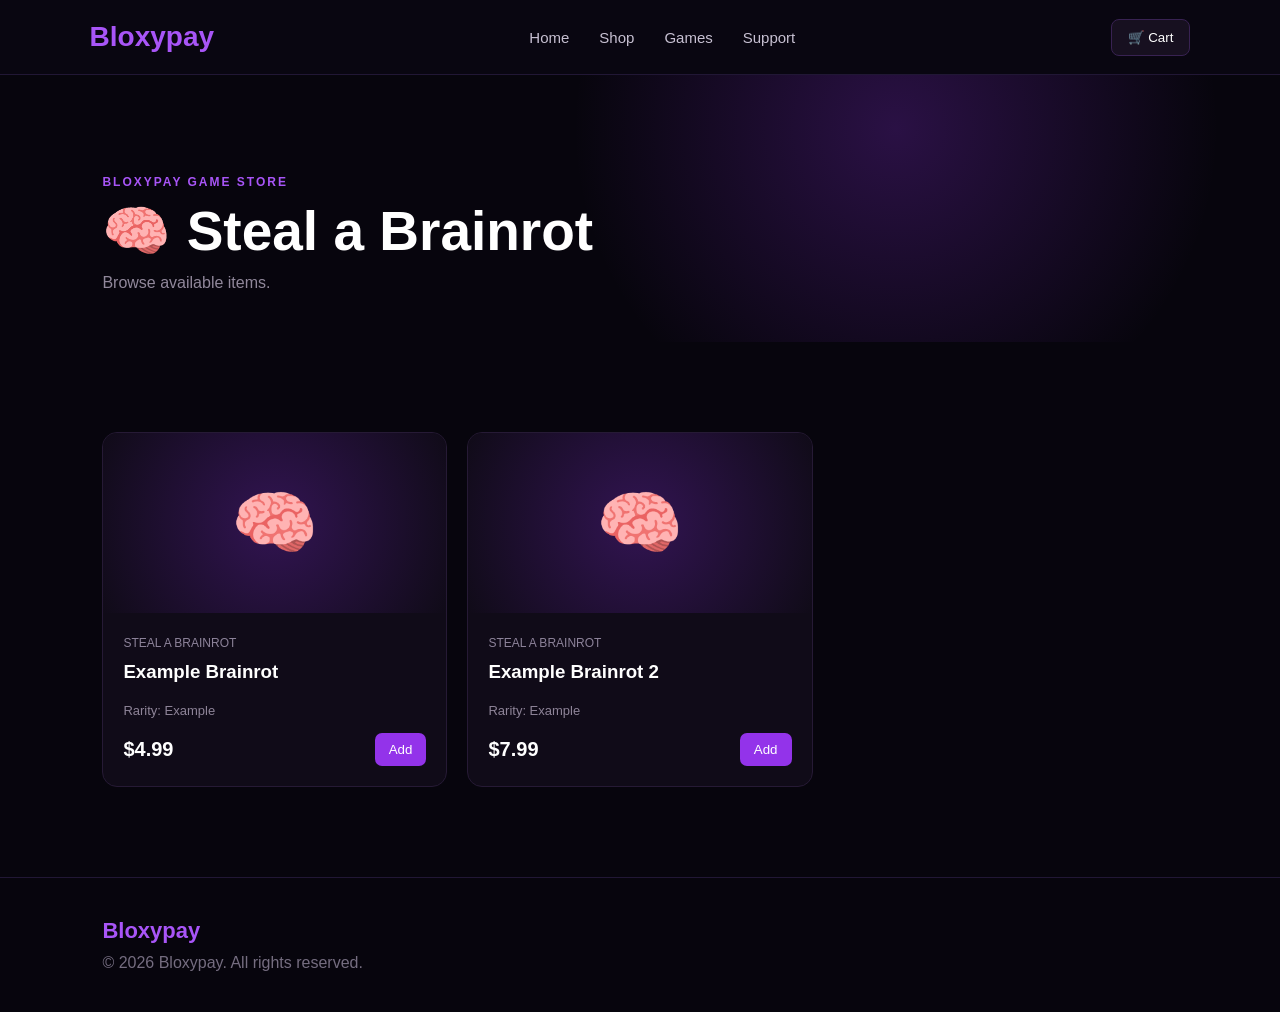
==== sab.html @ 2646c043 "Create sab.html" ====
<!DOCTYPE html>
<html lang="en">
<head>
    <meta charset="UTF-8">
    <meta name="viewport" content="width=device-width, initial-scale=1.0">

    <title>Bloxypay | Steal a Brainrot</title>

    <link rel="stylesheet" href="css/style.css">
</head>

<body>

<header class="navbar">

    <div class="logo">Bloxypay</div>

    <nav>
        <a href="index.html">Home</a>
        <a href="shop.html">Shop</a>
        <a href="index.html#games">Games</a>
        <a href="#support">Support</a>
    </nav>

    <button class="cart-button" onclick="openCart()">
        🛒 Cart
    </button>

</header>


<main>

    <section class="shop-header">

        <p class="purple-text">
            BLOXYPAY GAME STORE
        </p>

        <h1>🧠 Steal a Brainrot</h1>

        <p>
            Browse available items.
        </p>

    </section>


    <section class="section">

        <div class="product-grid">


            <div class="product-card">

                <div class="product-image">
                    🧠
                </div>

                <div class="product-info">

                    <span>STEAL A BRAINROT</span>

                    <h3>Example Brainrot</h3>

                    <p class="rarity">
                        Rarity: Example
                    </p>

                    <div class="product-bottom">

                        <strong>$4.99</strong>

                        <button
                            onclick="addToCart('Example Brainrot', 4.99)">

                            Add

                        </button>

                    </div>

                </div>

            </div>


            <div class="product-card">

                <div class="product-image">
                    🧠
                </div>

                <div class="product-info">

                    <span>STEAL A BRAINROT</span>

                    <h3>Example Brainrot 2</h3>

                    <p class="rarity">
                        Rarity: Example
                    </p>

                    <div class="product-bottom">

                        <strong>$7.99</strong>

                        <button
                            onclick="addToCart('Example Brainrot 2', 7.99)">

                            Add

                        </button>

                    </div>

                </div>

            </div>


        </div>

    </section>

</main>


<footer>

    <div class="footer-logo">
        Bloxypay
    </div>

    <p>
        © 2026 Bloxypay. All rights reserved.
    </p>

</footer>


<script src="js/app.js"></script>

</body>
</html>
---- css/style.css ----
* {
    margin: 0;
    padding: 0;
    box-sizing: border-box;
}

html {
    scroll-behavior: smooth;
}

body {
    font-family: Arial, Helvetica, sans-serif;
    background: #07050d;
    color: white;
}


/* NAVBAR */

.navbar {
    height: 75px;
    padding: 0 7%;
    display: flex;
    align-items: center;
    justify-content: space-between;

    background: rgba(10, 7, 18, 0.95);
    border-bottom: 1px solid #211735;

    position: sticky;
    top: 0;
    z-index: 100;
}

.logo {
    font-size: 28px;
    font-weight: 800;
    color: #a855f7;
}

nav {
    display: flex;
    gap: 30px;
}

nav a {
    color: #c7c0d2;
    text-decoration: none;
    font-size: 15px;
}

nav a:hover {
    color: #a855f7;
}

.cart-button {
    background: #171020;
    border: 1px solid #382252;
    color: white;
    padding: 10px 16px;
    border-radius: 8px;
    cursor: pointer;
}


/* HERO */

.hero {
    min-height: 650px;

    display: flex;
    align-items: center;

    padding: 80px 10%;

    background:
        radial-gradient(
            circle at 75% 30%,
            rgba(147, 51, 234, 0.35),
            transparent 30%
        ),
        radial-gradient(
            circle at 20% 80%,
            rgba(88, 28, 135, 0.25),
            transparent 35%
        ),
        #07050d;
}

.hero-content {
    max-width: 750px;
}

.badge {
    display: inline-block;

    padding: 8px 14px;

    border: 1px solid #5b21b6;
    border-radius: 50px;

    color: #c084fc;

    font-size: 12px;
    font-weight: bold;
    letter-spacing: 1px;

    margin-bottom: 25px;
}

.hero h1 {
    font-size: 72px;
    line-height: 1.05;

    margin-bottom: 25px;
}

.hero h1 span {
    color: #a855f7;
}

.hero p {
    color: #aaa2b5;

    font-size: 18px;
    line-height: 1.6;

    max-width: 600px;

    margin-bottom: 35px;
}

.hero-buttons {
    display: flex;
    gap: 15px;
}

.primary-button,
.secondary-button {
    padding: 15px 24px;

    border-radius: 9px;

    font-size: 15px;
    font-weight: bold;

    cursor: pointer;
}

.primary-button {
    background: #9333ea;
    border: none;
    color: white;
}

.primary-button:hover {
    background: #a855f7;
}

.secondary-button {
    background: #120d1b;
    border: 1px solid #382252;
    color: white;
}


/* SECTIONS */

.section {
    padding: 90px 8%;
}

.section-heading {
    margin-bottom: 40px;
}

.purple-text {
    color: #a855f7 !important;
    font-size: 12px !important;
    font-weight: bold;
    letter-spacing: 2px;
}

.section-heading h2 {
    font-size: 40px;
    margin: 8px 0;
}

.section-heading p {
    color: #81798d;
}


/* GAMES */

.game-grid {
    display: grid;

    grid-template-columns:
        repeat(4, 1fr);

    gap: 20px;
}

.game-card {
    padding: 30px;

    background: #100b18;

    border: 1px solid #261a35;

    border-radius: 16px;

    cursor: pointer;

    transition: 0.2s;
}

.game-card:hover {
    transform: translateY(-6px);

    border-color: #9333ea;

    box-shadow:
        0 15px 40px rgba(147, 51, 234, 0.12);
}

.game-icon {
    font-size: 45px;
    margin-bottom: 20px;
}

.game-card h3 {
    margin-bottom: 10px;
}

.game-card p {
    color: #8c8498;
}


/* PRODUCTS */

.products-section {
    background: #0b0812;
}

.product-grid {
    display: grid;

    grid-template-columns:
        repeat(3, 1fr);

    gap: 20px;
}

.product-card {
    overflow: hidden;

    background: #100b18;

    border: 1px solid #261a35;

    border-radius: 15px;
}

.product-image {
    height: 180px;

    display: flex;
    align-items: center;
    justify-content: center;

    font-size: 70px;

    background:
        radial-gradient(
            circle,
            #321452,
            #100b18
        );
}

.product-info {
    padding: 20px;
}

.product-info > span {
    color: #8d839a;
    font-size: 12px;
}

.product-info h3 {
    margin: 10px 0 20px;
}

.product-bottom {
    display: flex;
    align-items: center;
    justify-content: space-between;
}

.product-bottom strong {
    font-size: 20px;
}

.product-bottom button {
    padding: 9px 14px;

    border: none;
    border-radius: 7px;

    background: #9333ea;
    color: white;

    cursor: pointer;
}


/* SUPPORT */

.support {
    margin: 80px 8%;
    padding: 60px;

    text-align: center;

    border: 1px solid #321b4d;
    border-radius: 20px;

    background:
        radial-gradient(
            circle,
            #1b0d2b,
            #0c0812
        );
}

.support h2 {
    font-size: 35px;
    margin-bottom: 15px;
}

.support p {
    color: #91889b;
    margin-bottom: 25px;
}

.support button {
    padding: 13px 22px;

    border: none;
    border-radius: 8px;

    background: #9333ea;
    color: white;

    cursor: pointer;
}


/* FOOTER */

footer {
    padding: 40px 8%;

    border-top: 1px solid #211735;

    color: #756d80;
}

.footer-logo {
    color: #a855f7;
    font-size: 22px;
    font-weight: bold;

    margin-bottom: 10px;
}


/* MOBILE */

@media (max-width: 900px) {

    nav {
        display: none;
    }

    .hero h1 {
        font-size: 50px;
    }

    .game-grid {
        grid-template-columns: 1fr 1fr;
    }

    .product-grid {
        grid-template-columns: 1fr;
    }
}


@media (max-width: 550px) {

    .game-grid {
        grid-template-columns: 1fr;
    }

    .hero {
        padding: 60px 7%;
    }

    .hero h1 {
        font-size: 42px;
    }

    .hero-buttons {
        flex-direction: column;
    }

    .support {
        margin: 40px 5%;
        padding: 40px 20px;
    }
}
/* SHOP PAGE */

.shop-header {
    padding: 100px 8% 50px;

    background:
        radial-gradient(
            circle at 70% 20%,
            rgba(147, 51, 234, 0.25),
            transparent 35%
        ),
        #07050d;
}

.shop-header h1 {
    font-size: 55px;
    margin: 10px 0;
}

.shop-header p {
    color: #91889b;
}

.filter-bar {
    display: flex;
    gap: 10px;
    flex-wrap: wrap;

    margin-bottom: 40px;
}

.filter-bar button {
    padding: 11px 16px;

    border-radius: 8px;

    background: #120d1b;

    border: 1px solid #30203f;

    color: white;

    cursor: pointer;
}

.filter-bar button:hover {
    background: #9333ea;
}

.rarity {
    color: #8e8498;
    font-size: 13px;

    margin-bottom: 15px;
}
/* PRODUCT PAGE */

.product-page {
    min-height: 650px;

    padding: 100px 8%;

    display: grid;
    grid-template-columns: 1fr 1fr;

    gap: 70px;

    align-items: center;
}

.product-large-image {
    height: 450px;

    display: flex;
    align-items: center;
    justify-content: center;

    border-radius: 20px;

    font-size: 130px;

    background:
        radial-gradient(
            circle,
            #321452,
            #100b18
        );

    border: 1px solid #30203f;
}

.product-details > span {
    color: #a855f7;

    font-size: 13px;
    font-weight: bold;
    letter-spacing: 1px;
}

.product-details h1 {
    font-size: 48px;

    margin: 15px 0;
}

.product-details p {
    color: #91889b;

    line-height: 1.7;

    margin-bottom: 25px;
}

.stock {
    color: #aaa2b5;

    margin-bottom: 20px;
}

.price {
    font-size: 32px;

    font-weight: bold;

    margin-bottom: 25px;
}


@media (max-width: 800px) {

    .product-page {
        grid-template-columns: 1fr;

        padding: 60px 6%;
    }

    .product-large-image {
        height: 300px;
    }

}
/* CART */

.cart-page {
    min-height: 650px;
    padding: 90px 8%;
}

.cart-page h1 {
    font-size: 48px;
    margin: 10px 0;
}

.cart-item {
    display: flex;
    align-items: center;
    justify-content: space-between;

    padding: 20px;

    margin-bottom: 15px;

    background: #100b18;

    border: 1px solid #261a35;

    border-radius: 12px;
}

.cart-item-info h3 {
    margin-bottom: 6px;
}

.cart-item-info p {
    color: #91889b;
}

.remove-button {
    padding: 8px 12px;

    border: 1px solid #47245f;

    border-radius: 7px;

    background: #170d20;

    color: #c084fc;

    cursor: pointer;
}

.cart-summary {
    margin-top: 30px;
    padding: 25px;

    display: flex;
    align-items: center;
    justify-content: space-between;
    gap: 20px;

    background: #100b18;

    border: 1px solid #30203f;

    border-radius: 12px;
}

.cart-summary strong {
    font-size: 24px;
}
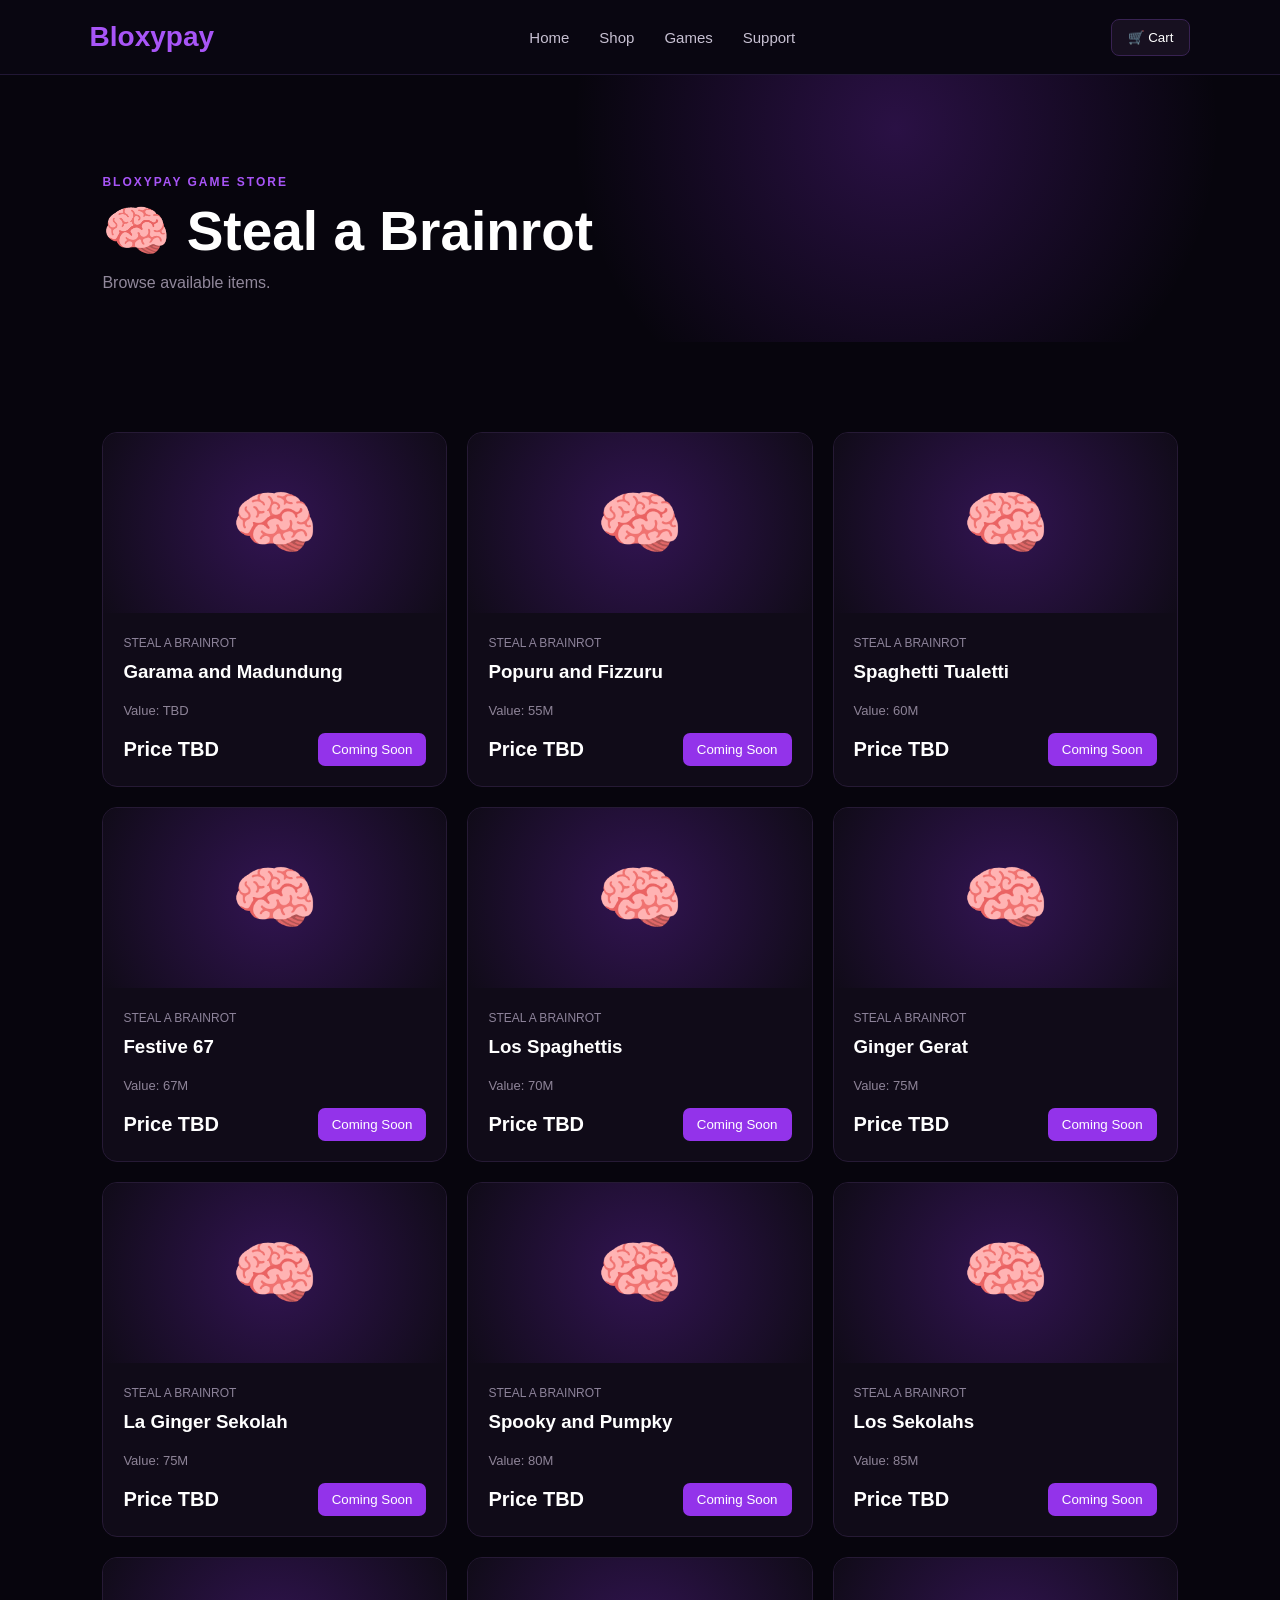
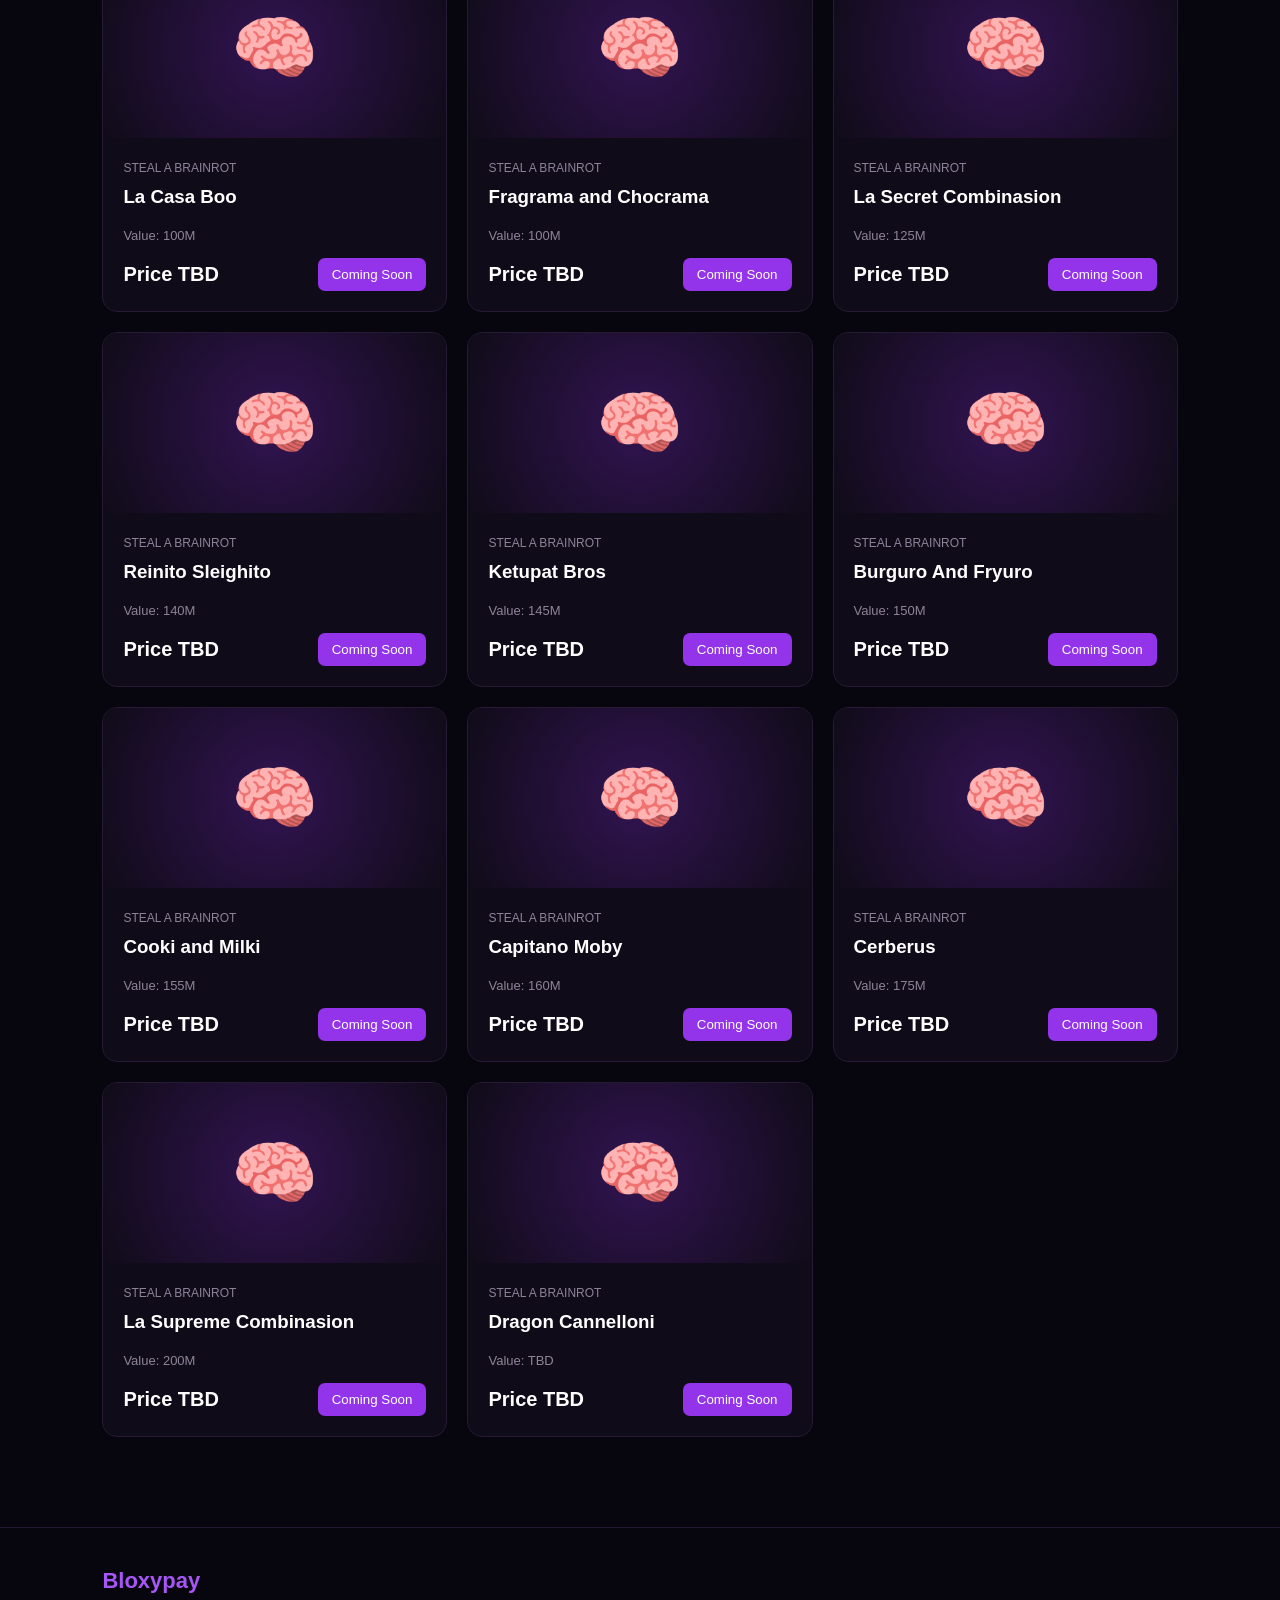
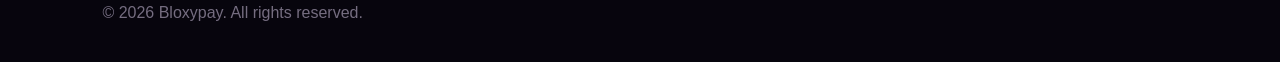
==== commit 890ff1d1: "Update sab.html" ====
--- a/sab.html
+++ b/sab.html
@@ -28,7 +28,6 @@
 
 </header>
 
-
 <main>
 
     <section class="shop-header">
@@ -45,86 +44,614 @@
 
     </section>
 
-
     <section class="section">
 
         <div class="product-grid">
 
-
-            <div class="product-card">
-
-                <div class="product-image">
-                    🧠
-                </div>
-
-                <div class="product-info">
-
-                    <span>STEAL A BRAINROT</span>
-
-                    <h3>Example Brainrot</h3>
-
-                    <p class="rarity">
-                        Rarity: Example
-                    </p>
-
-                    <div class="product-bottom">
-
-                        <strong>$4.99</strong>
-
-                        <button
-                            onclick="addToCart('Example Brainrot', 4.99)">
-
-                            Add
-
-                        </button>
-
-                    </div>
-
-                </div>
-
-            </div>
-
-
-            <div class="product-card">
-
-                <div class="product-image">
-                    🧠
-                </div>
-
-                <div class="product-info">
-
-                    <span>STEAL A BRAINROT</span>
-
-                    <h3>Example Brainrot 2</h3>
-
-                    <p class="rarity">
-                        Rarity: Example
-                    </p>
-
-                    <div class="product-bottom">
-
-                        <strong>$7.99</strong>
-
-                        <button
-                            onclick="addToCart('Example Brainrot 2', 7.99)">
-
-                            Add
-
-                        </button>
-
-                    </div>
-
-                </div>
-
-            </div>
-
+            <!-- Garama and Madundung -->
+            <div class="product-card">
+
+                <div class="product-image">🧠</div>
+
+                <div class="product-info">
+
+                    <span>STEAL A BRAINROT</span>
+
+                    <h3>Garama and Madundung</h3>
+
+                    <p class="rarity">
+                        Value: TBD
+                    </p>
+
+                    <div class="product-bottom">
+
+                        <strong>Price TBD</strong>
+
+                        <button onclick="alert('Price and stock need to be set first.')">
+                            Coming Soon
+                        </button>
+
+                    </div>
+
+                </div>
+
+            </div>
+
+
+            <!-- Popuru and Fizzuru -->
+            <div class="product-card">
+
+                <div class="product-image">🧠</div>
+
+                <div class="product-info">
+
+                    <span>STEAL A BRAINROT</span>
+
+                    <h3>Popuru and Fizzuru</h3>
+
+                    <p class="rarity">
+                        Value: 55M
+                    </p>
+
+                    <div class="product-bottom">
+
+                        <strong>Price TBD</strong>
+
+                        <button onclick="alert('Price and stock need to be set first.')">
+                            Coming Soon
+                        </button>
+
+                    </div>
+
+                </div>
+
+            </div>
+
+
+            <!-- Spaghetti Tualetti -->
+            <div class="product-card">
+
+                <div class="product-image">🧠</div>
+
+                <div class="product-info">
+
+                    <span>STEAL A BRAINROT</span>
+
+                    <h3>Spaghetti Tualetti</h3>
+
+                    <p class="rarity">
+                        Value: 60M
+                    </p>
+
+                    <div class="product-bottom">
+
+                        <strong>Price TBD</strong>
+
+                        <button onclick="alert('Price and stock need to be set first.')">
+                            Coming Soon
+                        </button>
+
+                    </div>
+
+                </div>
+
+            </div>
+
+
+            <!-- Festive 67 -->
+            <div class="product-card">
+
+                <div class="product-image">🧠</div>
+
+                <div class="product-info">
+
+                    <span>STEAL A BRAINROT</span>
+
+                    <h3>Festive 67</h3>
+
+                    <p class="rarity">
+                        Value: 67M
+                    </p>
+
+                    <div class="product-bottom">
+
+                        <strong>Price TBD</strong>
+
+                        <button onclick="alert('Price and stock need to be set first.')">
+                            Coming Soon
+                        </button>
+
+                    </div>
+
+                </div>
+
+            </div>
+
+
+            <!-- Los Spaghettis -->
+            <div class="product-card">
+
+                <div class="product-image">🧠</div>
+
+                <div class="product-info">
+
+                    <span>STEAL A BRAINROT</span>
+
+                    <h3>Los Spaghettis</h3>
+
+                    <p class="rarity">
+                        Value: 70M
+                    </p>
+
+                    <div class="product-bottom">
+
+                        <strong>Price TBD</strong>
+
+                        <button onclick="alert('Price and stock need to be set first.')">
+                            Coming Soon
+                        </button>
+
+                    </div>
+
+                </div>
+
+            </div>
+
+
+            <!-- Ginger Gerat -->
+            <div class="product-card">
+
+                <div class="product-image">🧠</div>
+
+                <div class="product-info">
+
+                    <span>STEAL A BRAINROT</span>
+
+                    <h3>Ginger Gerat</h3>
+
+                    <p class="rarity">
+                        Value: 75M
+                    </p>
+
+                    <div class="product-bottom">
+
+                        <strong>Price TBD</strong>
+
+                        <button onclick="alert('Price and stock need to be set first.')">
+                            Coming Soon
+                        </button>
+
+                    </div>
+
+                </div>
+
+            </div>
+
+
+            <!-- La Ginger Sekolah -->
+            <div class="product-card">
+
+                <div class="product-image">🧠</div>
+
+                <div class="product-info">
+
+                    <span>STEAL A BRAINROT</span>
+
+                    <h3>La Ginger Sekolah</h3>
+
+                    <p class="rarity">
+                        Value: 75M
+                    </p>
+
+                    <div class="product-bottom">
+
+                        <strong>Price TBD</strong>
+
+                        <button onclick="alert('Price and stock need to be set first.')">
+                            Coming Soon
+                        </button>
+
+                    </div>
+
+                </div>
+
+            </div>
+
+
+            <!-- Spooky and Pumpky -->
+            <div class="product-card">
+
+                <div class="product-image">🧠</div>
+
+                <div class="product-info">
+
+                    <span>STEAL A BRAINROT</span>
+
+                    <h3>Spooky and Pumpky</h3>
+
+                    <p class="rarity">
+                        Value: 80M
+                    </p>
+
+                    <div class="product-bottom">
+
+                        <strong>Price TBD</strong>
+
+                        <button onclick="alert('Price and stock need to be set first.')">
+                            Coming Soon
+                        </button>
+
+                    </div>
+
+                </div>
+
+            </div>
+
+
+            <!-- Los Sekolahs -->
+            <div class="product-card">
+
+                <div class="product-image">🧠</div>
+
+                <div class="product-info">
+
+                    <span>STEAL A BRAINROT</span>
+
+                    <h3>Los Sekolahs</h3>
+
+                    <p class="rarity">
+                        Value: 85M
+                    </p>
+
+                    <div class="product-bottom">
+
+                        <strong>Price TBD</strong>
+
+                        <button onclick="alert('Price and stock need to be set first.')">
+                            Coming Soon
+                        </button>
+
+                    </div>
+
+                </div>
+
+            </div>
+
+
+            <!-- La Casa Boo -->
+            <div class="product-card">
+
+                <div class="product-image">🧠</div>
+
+                <div class="product-info">
+
+                    <span>STEAL A BRAINROT</span>
+
+                    <h3>La Casa Boo</h3>
+
+                    <p class="rarity">
+                        Value: 100M
+                    </p>
+
+                    <div class="product-bottom">
+
+                        <strong>Price TBD</strong>
+
+                        <button onclick="alert('Price and stock need to be set first.')">
+                            Coming Soon
+                        </button>
+
+                    </div>
+
+                </div>
+
+            </div>
+
+
+            <!-- Fragrama and Chocrama -->
+            <div class="product-card">
+
+                <div class="product-image">🧠</div>
+
+                <div class="product-info">
+
+                    <span>STEAL A BRAINROT</span>
+
+                    <h3>Fragrama and Chocrama</h3>
+
+                    <p class="rarity">
+                        Value: 100M
+                    </p>
+
+                    <div class="product-bottom">
+
+                        <strong>Price TBD</strong>
+
+                        <button onclick="alert('Price and stock need to be set first.')">
+                            Coming Soon
+                        </button>
+
+                    </div>
+
+                </div>
+
+            </div>
+
+
+            <!-- La Secret Combinasion -->
+            <div class="product-card">
+
+                <div class="product-image">🧠</div>
+
+                <div class="product-info">
+
+                    <span>STEAL A BRAINROT</span>
+
+                    <h3>La Secret Combinasion</h3>
+
+                    <p class="rarity">
+                        Value: 125M
+                    </p>
+
+                    <div class="product-bottom">
+
+                        <strong>Price TBD</strong>
+
+                        <button onclick="alert('Price and stock need to be set first.')">
+                            Coming Soon
+                        </button>
+
+                    </div>
+
+                </div>
+
+            </div>
+
+
+            <!-- Reinito Sleighito -->
+            <div class="product-card">
+
+                <div class="product-image">🧠</div>
+
+                <div class="product-info">
+
+                    <span>STEAL A BRAINROT</span>
+
+                    <h3>Reinito Sleighito</h3>
+
+                    <p class="rarity">
+                        Value: 140M
+                    </p>
+
+                    <div class="product-bottom">
+
+                        <strong>Price TBD</strong>
+
+                        <button onclick="alert('Price and stock need to be set first.')">
+                            Coming Soon
+                        </button>
+
+                    </div>
+
+                </div>
+
+            </div>
+
+
+            <!-- Ketupat Bros -->
+            <div class="product-card">
+
+                <div class="product-image">🧠</div>
+
+                <div class="product-info">
+
+                    <span>STEAL A BRAINROT</span>
+
+                    <h3>Ketupat Bros</h3>
+
+                    <p class="rarity">
+                        Value: 145M
+                    </p>
+
+                    <div class="product-bottom">
+
+                        <strong>Price TBD</strong>
+
+                        <button onclick="alert('Price and stock need to be set first.')">
+                            Coming Soon
+                        </button>
+
+                    </div>
+
+                </div>
+
+            </div>
+
+
+            <!-- Burguro And Fryuro -->
+            <div class="product-card">
+
+                <div class="product-image">🧠</div>
+
+                <div class="product-info">
+
+                    <span>STEAL A BRAINROT</span>
+
+                    <h3>Burguro And Fryuro</h3>
+
+                    <p class="rarity">
+                        Value: 150M
+                    </p>
+
+                    <div class="product-bottom">
+
+                        <strong>Price TBD</strong>
+
+                        <button onclick="alert('Price and stock need to be set first.')">
+                            Coming Soon
+                        </button>
+
+                    </div>
+
+                </div>
+
+            </div>
+
+
+            <!-- Cooki and Milki -->
+            <div class="product-card">
+
+                <div class="product-image">🧠</div>
+
+                <div class="product-info">
+
+                    <span>STEAL A BRAINROT</span>
+
+                    <h3>Cooki and Milki</h3>
+
+                    <p class="rarity">
+                        Value: 155M
+                    </p>
+
+                    <div class="product-bottom">
+
+                        <strong>Price TBD</strong>
+
+                        <button onclick="alert('Price and stock need to be set first.')">
+                            Coming Soon
+                        </button>
+
+                    </div>
+
+                </div>
+
+            </div>
+
+
+            <!-- Capitano Moby -->
+            <div class="product-card">
+
+                <div class="product-image">🧠</div>
+
+                <div class="product-info">
+
+                    <span>STEAL A BRAINROT</span>
+
+                    <h3>Capitano Moby</h3>
+
+                    <p class="rarity">
+                        Value: 160M
+                    </p>
+
+                    <div class="product-bottom">
+
+                        <strong>Price TBD</strong>
+
+                        <button onclick="alert('Price and stock need to be set first.')">
+                            Coming Soon
+                        </button>
+
+                    </div>
+
+                </div>
+
+            </div>
+
+
+            <!-- Cerberus -->
+            <div class="product-card">
+
+                <div class="product-image">🧠</div>
+
+                <div class="product-info">
+
+                    <span>STEAL A BRAINROT</span>
+
+                    <h3>Cerberus</h3>
+
+                    <p class="rarity">
+                        Value: 175M
+                    </p>
+
+                    <div class="product-bottom">
+
+                        <strong>Price TBD</strong>
+
+                        <button onclick="alert('Price and stock need to be set first.')">
+                            Coming Soon
+                        </button>
+
+                    </div>
+
+                </div>
+
+            </div>
+
+
+            <!-- La Supreme Combinasion -->
+            <div class="product-card">
+
+                <div class="product-image">🧠</div>
+
+                <div class="product-info">
+
+                    <span>STEAL A BRAINROT</span>
+
+                    <h3>La Supreme Combinasion</h3>
+
+                    <p class="rarity">
+                        Value: 200M
+                    </p>
+
+                    <div class="product-bottom">
+
+                        <strong>Price TBD</strong>
+
+                        <button onclick="alert('Price and stock need to be set first.')">
+                            Coming Soon
+                        </button>
+
+                    </div>
+
+                </div>
+
+            </div>
+
+
+            <!-- Dragon Cannelloni -->
+            <div class="product-card">
+
+                <div class="product-image">🧠</div>
+
+                <div class="product-info">
+
+                    <span>STEAL A BRAINROT</span>
+
+                    <h3>Dragon Cannelloni</h3>
+
+                    <p class="rarity">
+                        Value: TBD
+                    </p>
+
+                    <div class="product-bottom">
+
+                        <strong>Price TBD</strong>
+
+                        <button onclick="alert('Price and stock need to be set first.')">
+                            Coming Soon
+                        </button>
+
+                    </div>
+
+                </div>
+
+            </div>
 
         </div>
 
     </section>
 
 </main>
-
 
 <footer>
 
@@ -138,7 +665,6 @@
 
 </footer>
 
-
 <script src="js/app.js"></script>
 
 </body>
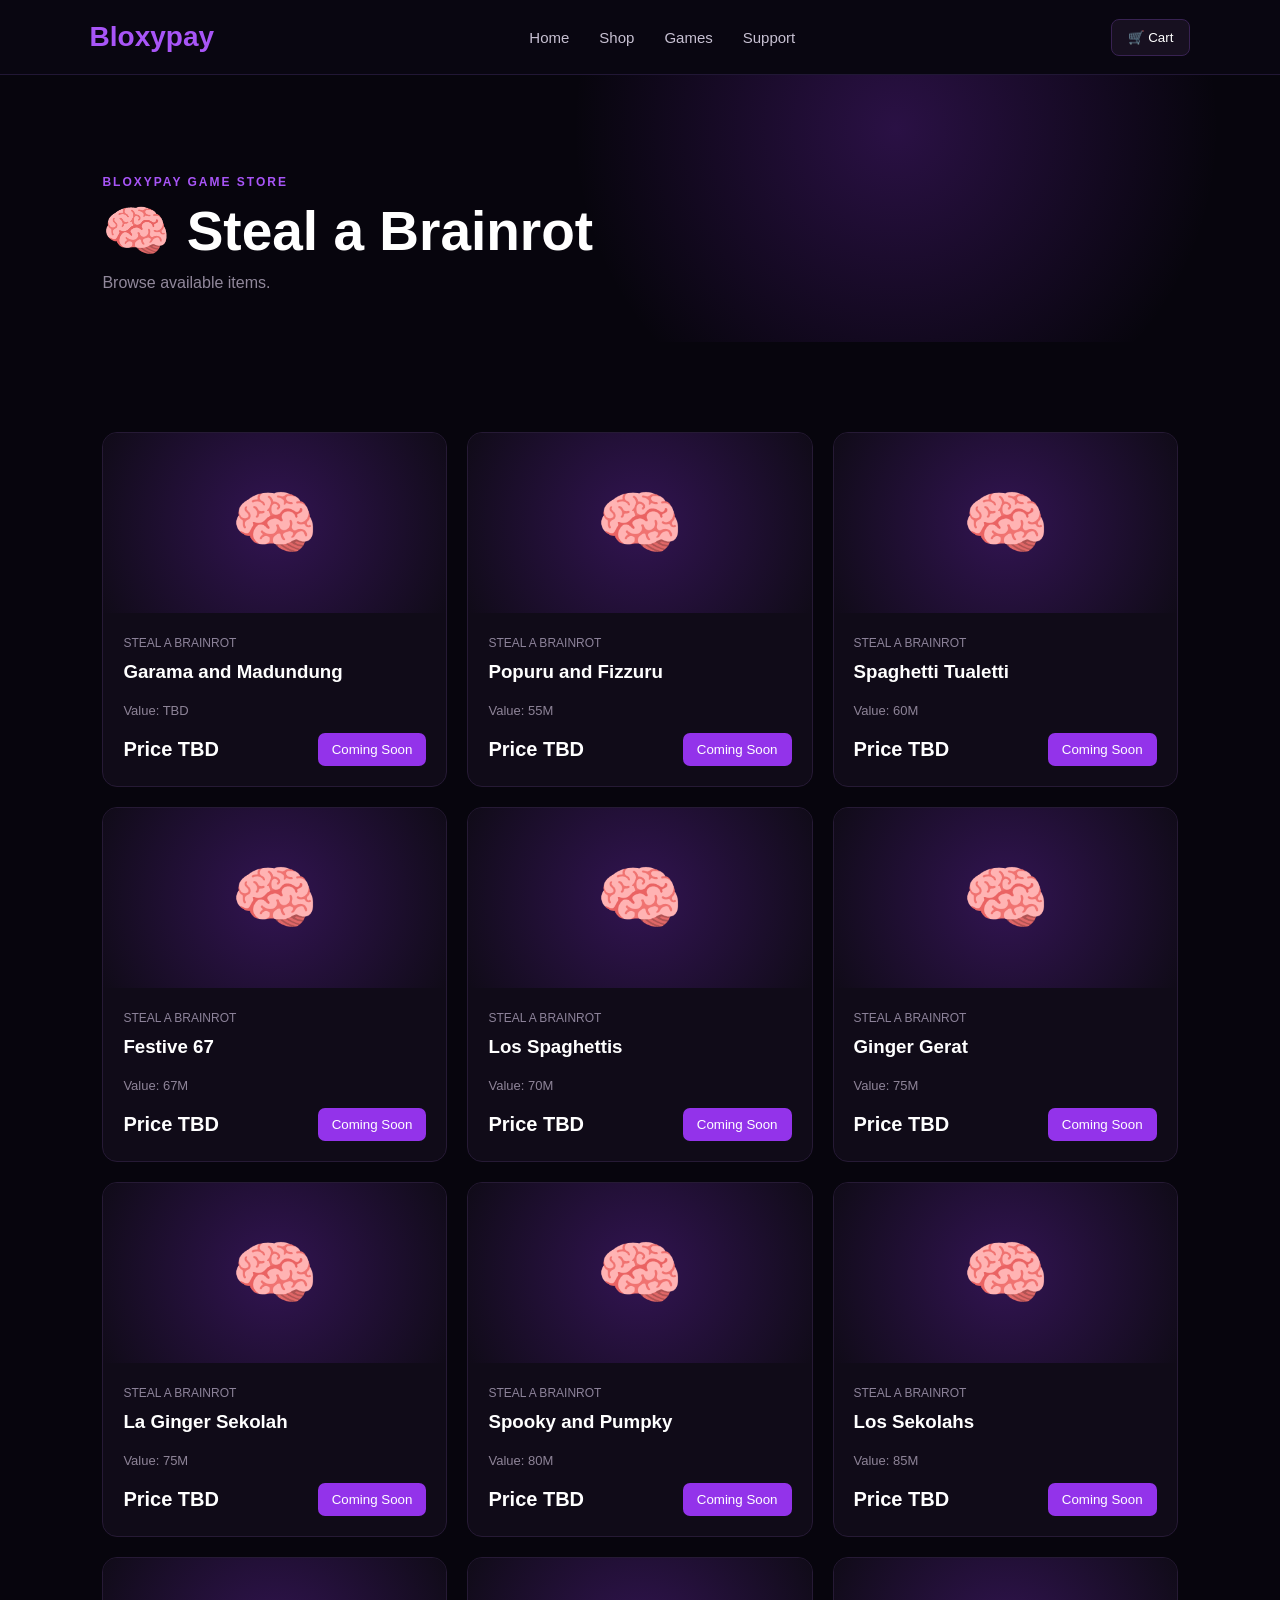
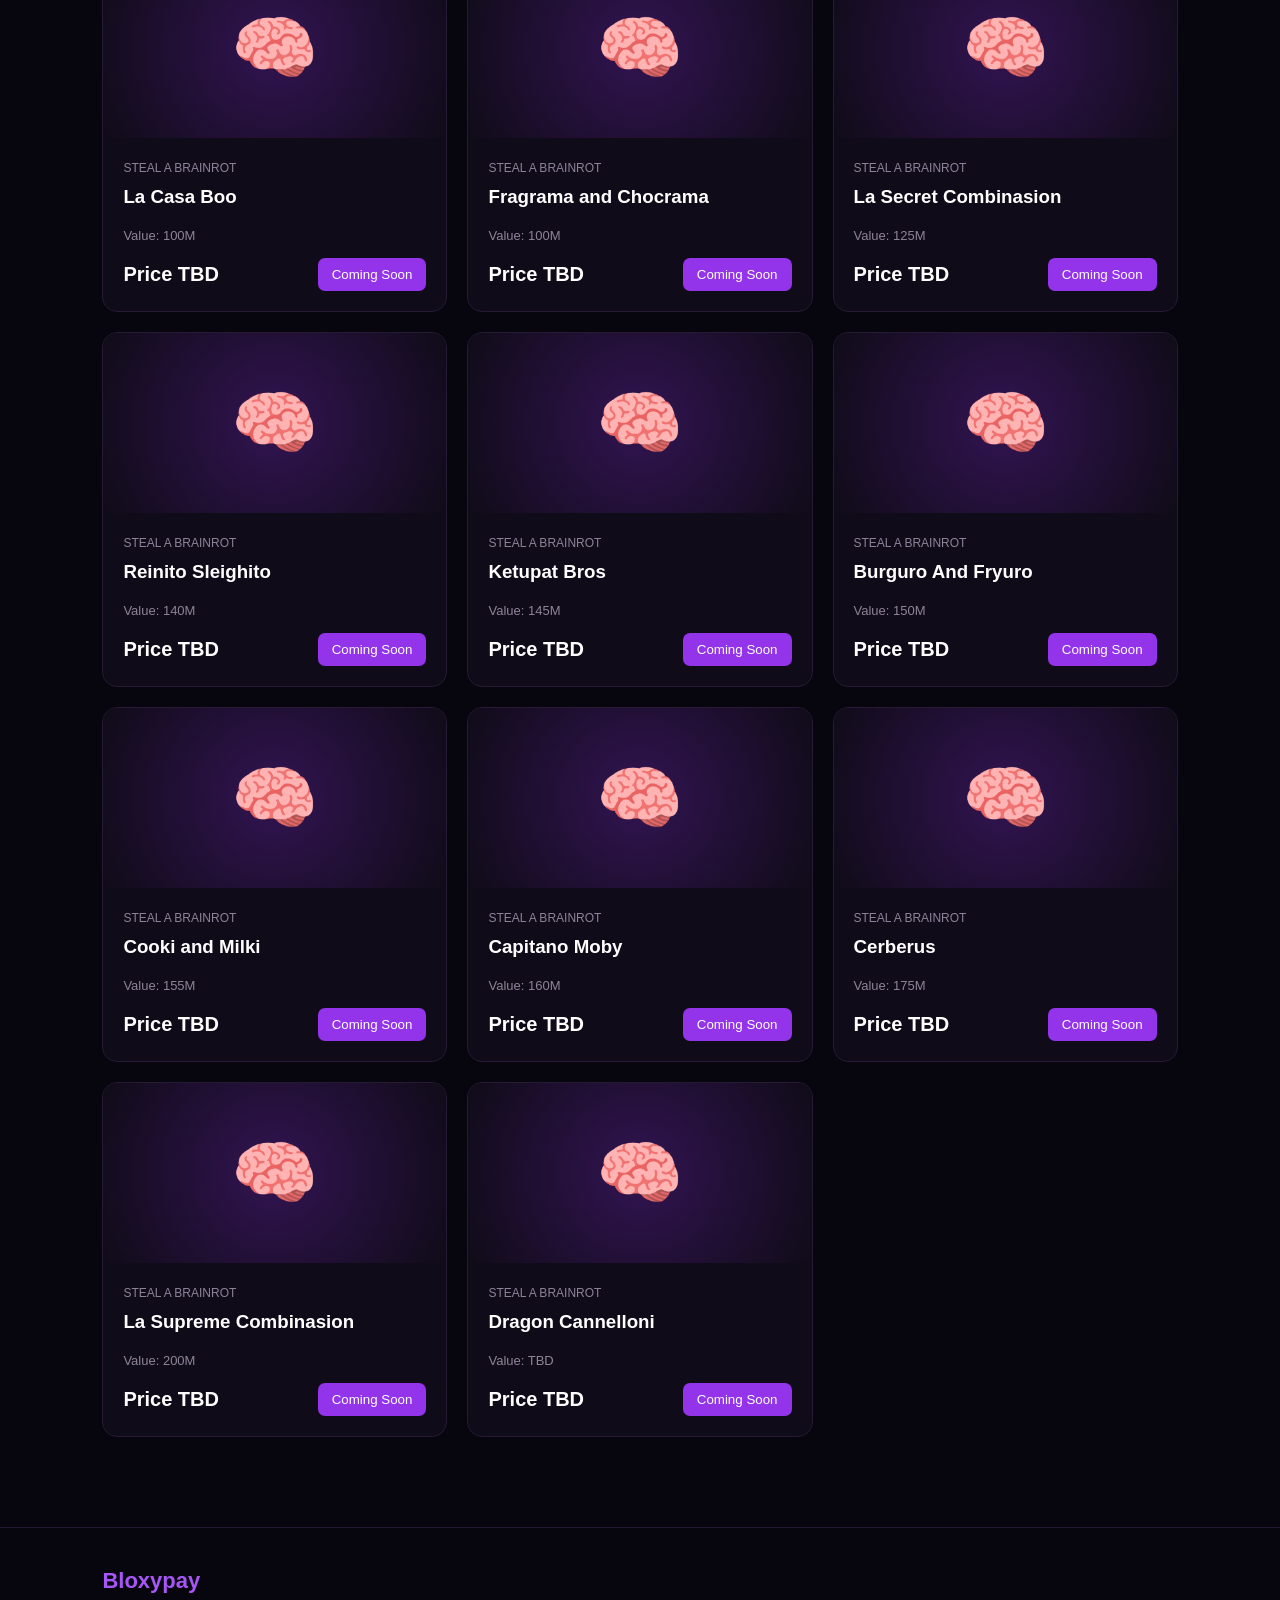
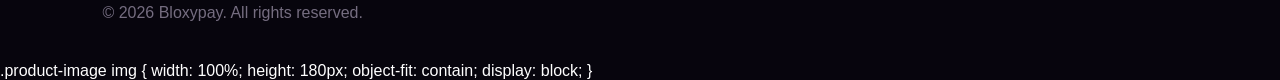
==== commit a81127e5: "Update sab.html" ====
--- a/sab.html
+++ b/sab.html
@@ -669,3 +669,9 @@
 
 </body>
 </html>
+.product-image img {
+    width: 100%;
+    height: 180px;
+    object-fit: contain;
+    display: block;
+}
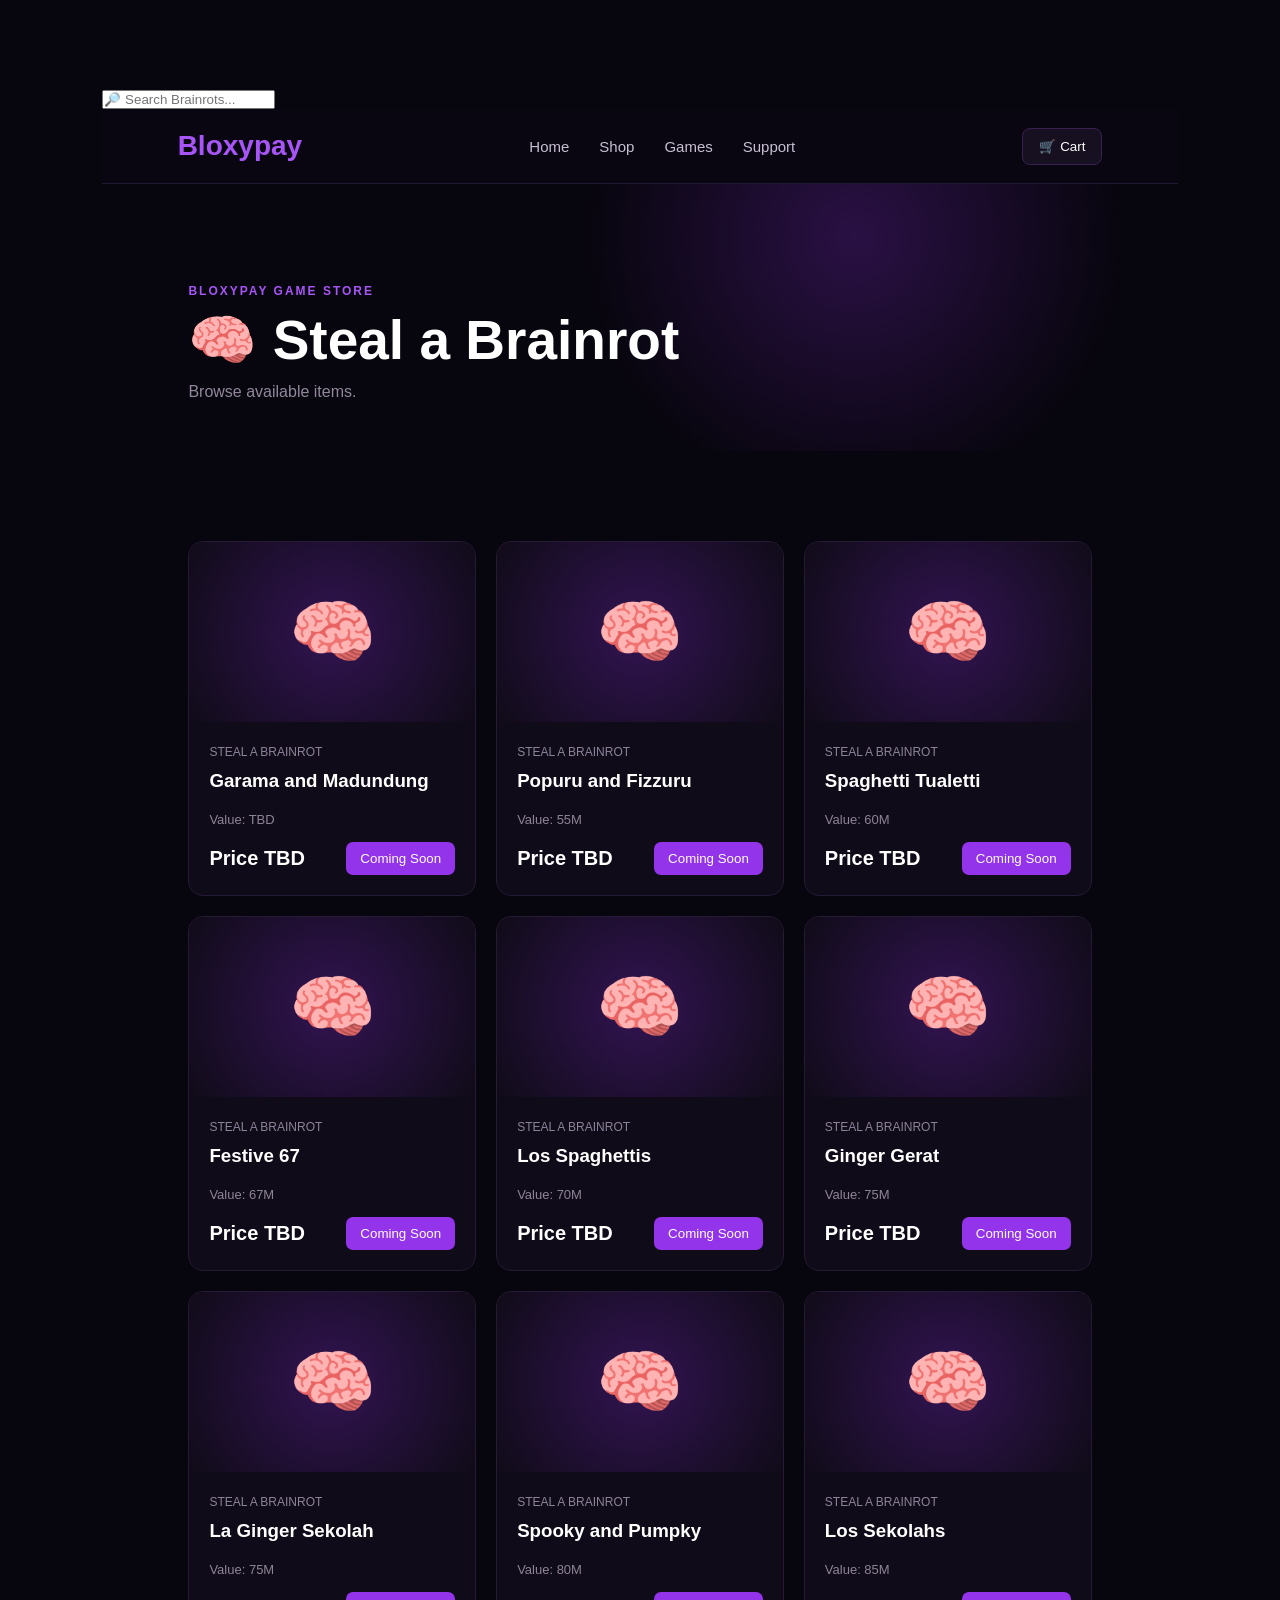
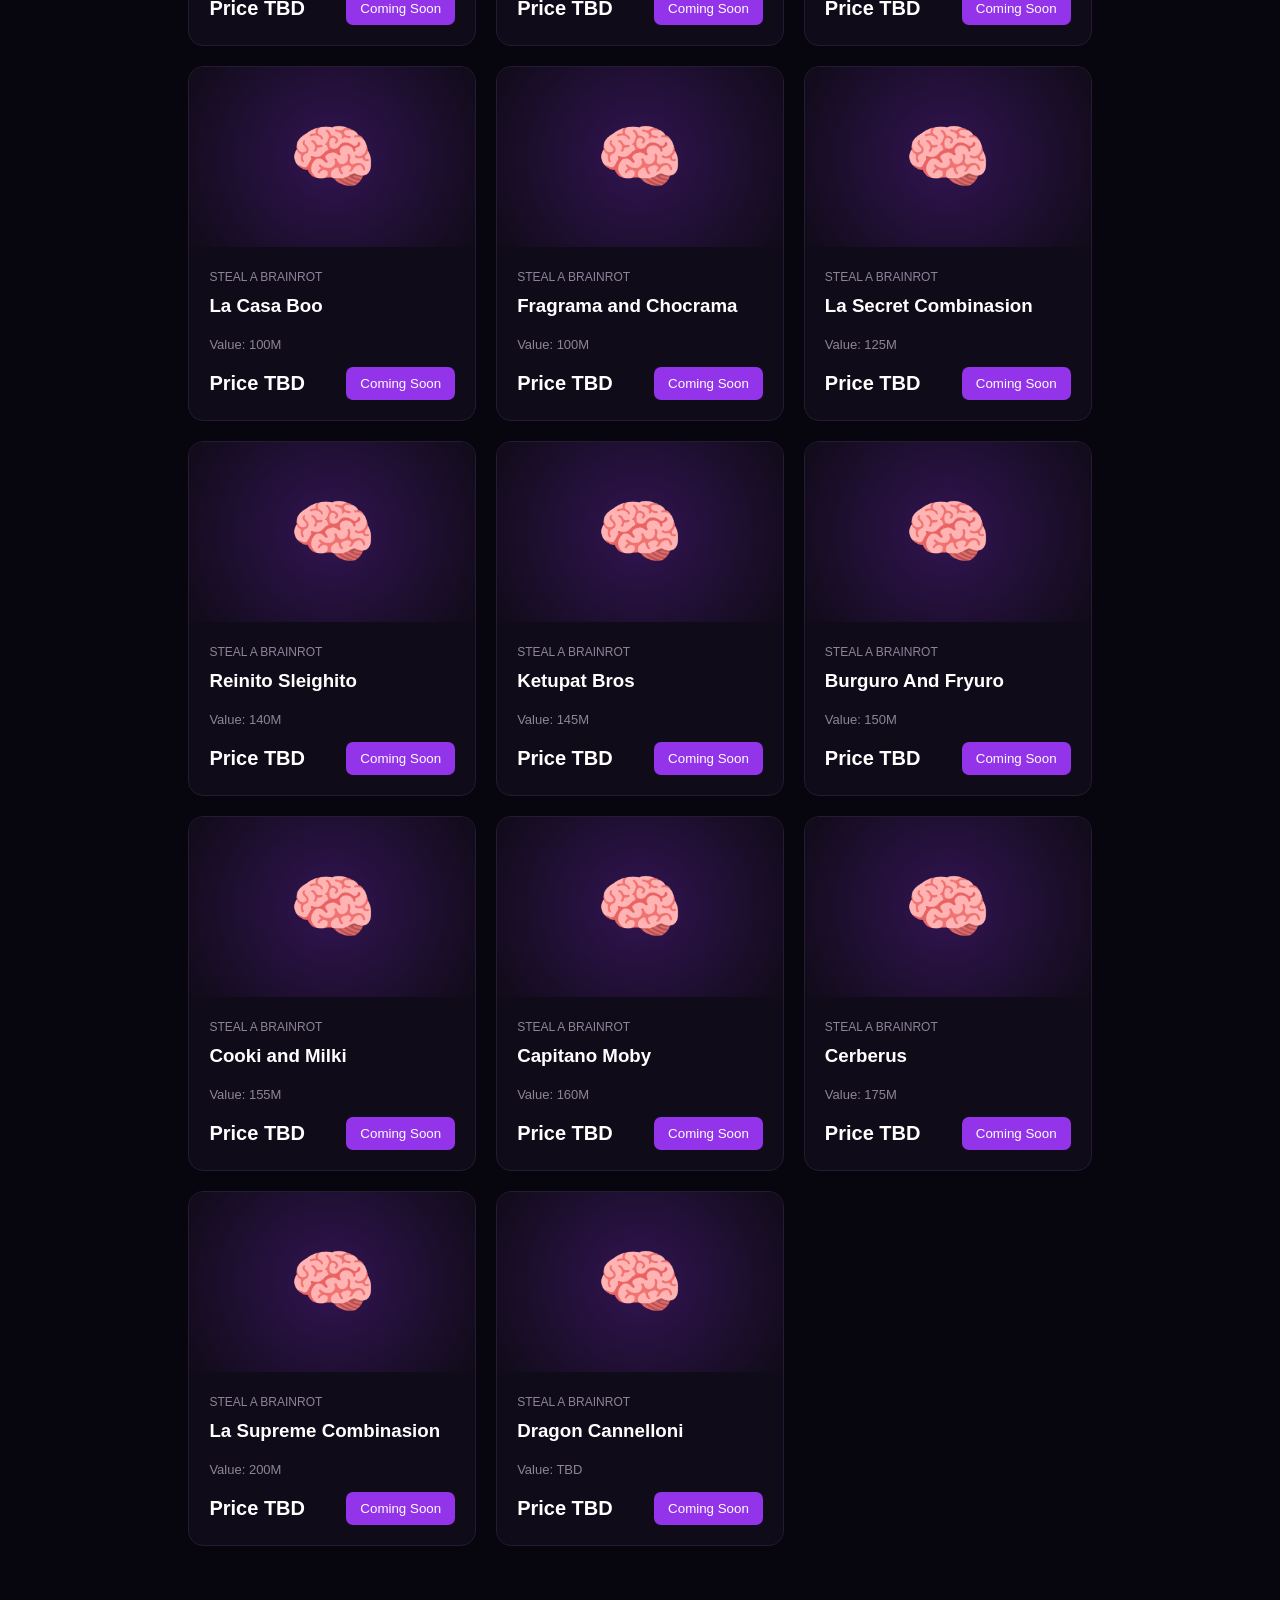
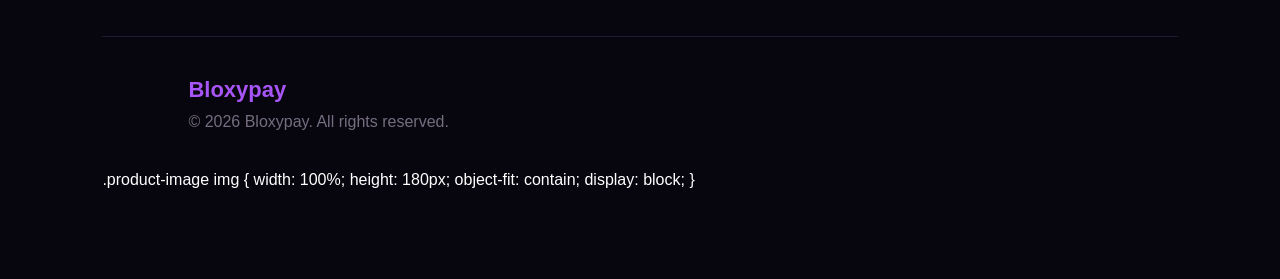
==== commit 4f9845b2: "Update sab.html" ====
--- a/sab.html
+++ b/sab.html
@@ -3,7 +3,17 @@
 <head>
     <meta charset="UTF-8">
     <meta name="viewport" content="width=device-width, initial-scale=1.0">
-
+<section class="section">
+   <div class="sab-tools">
+
+    <input
+        type="text"
+        id="brainrot-search"
+        placeholder="🔎 Search Brainrots..."
+        oninput="searchBrainrots()"
+    >
+
+</div>
     <title>Bloxypay | Steal a Brainrot</title>
 
     <link rel="stylesheet" href="css/style.css">
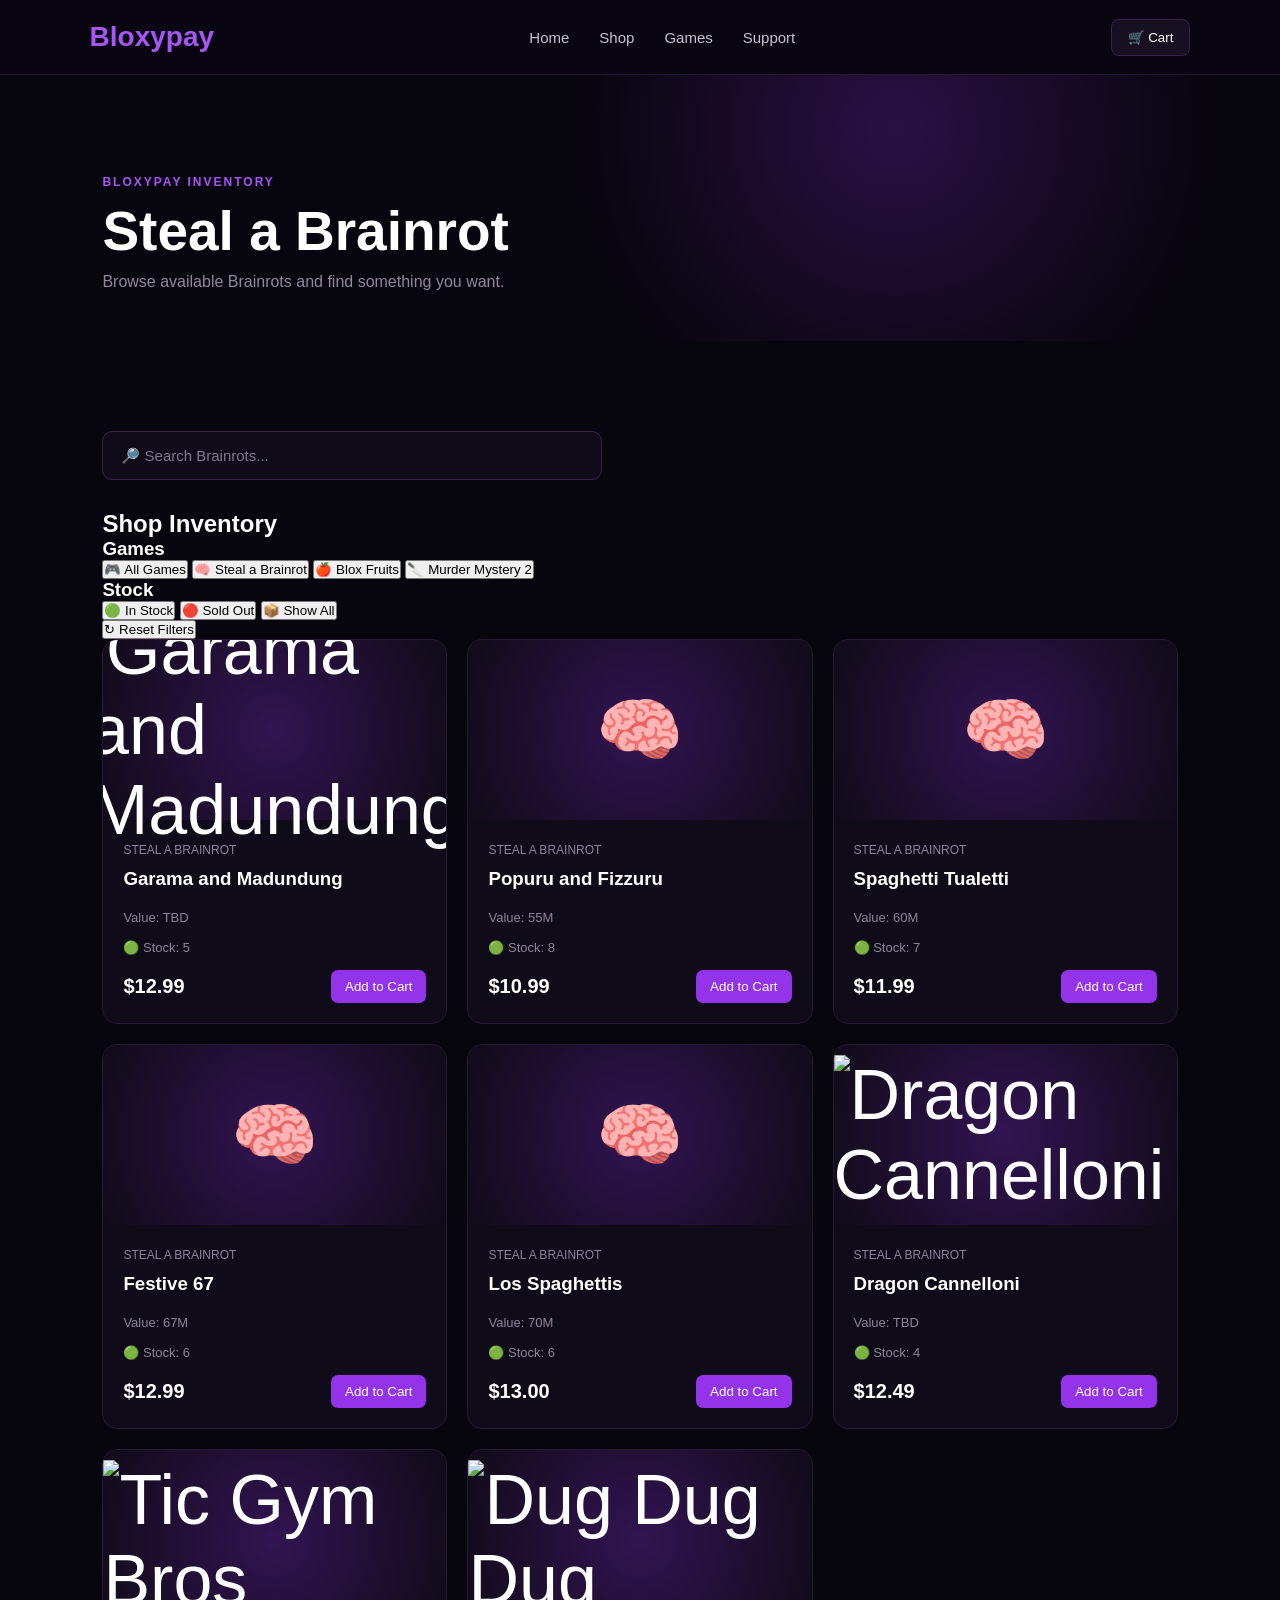
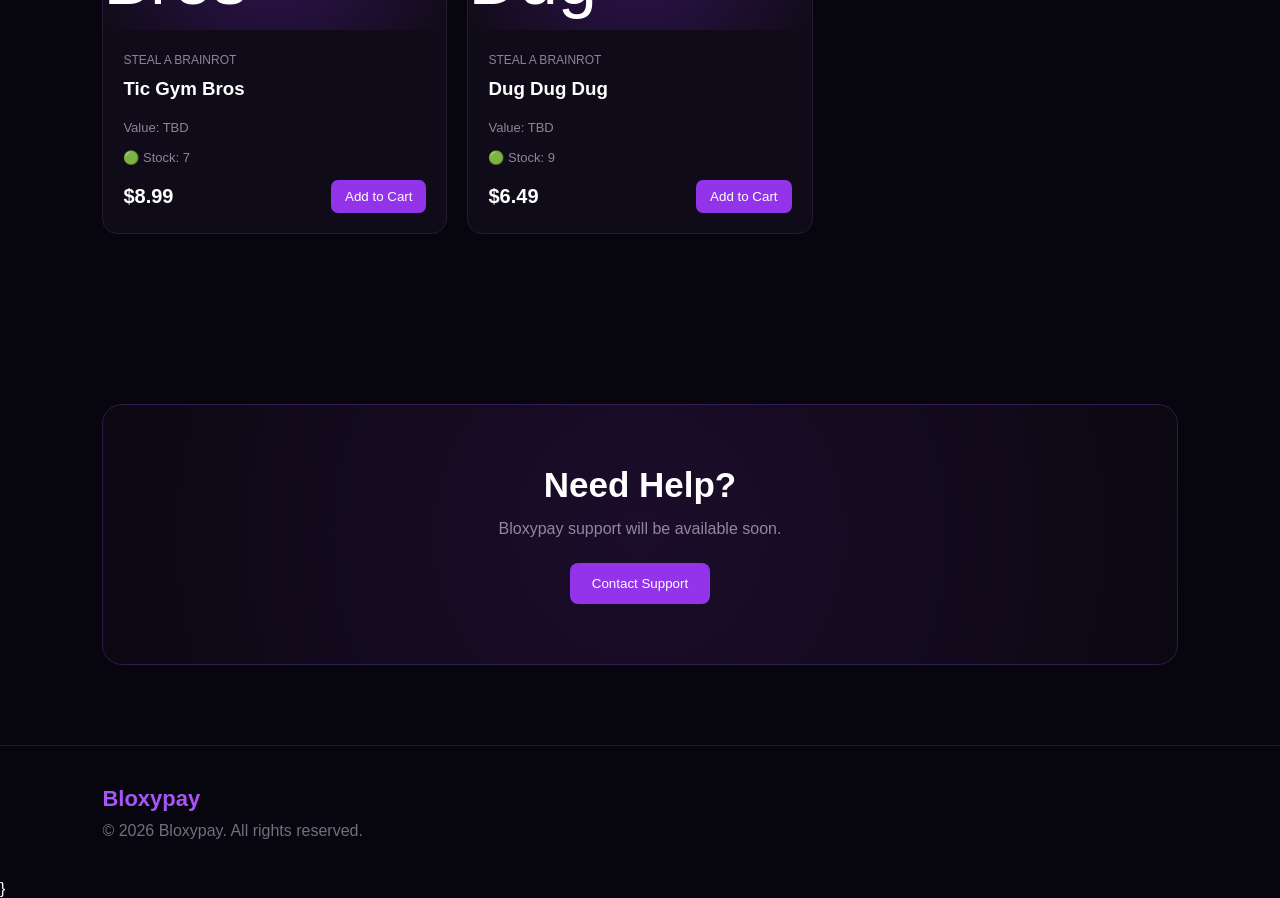
==== commit 90a70007: "Update sab.html" ====
--- a/sab.html
+++ b/sab.html
@@ -1,667 +1,641 @@
 <!DOCTYPE html>
 <html lang="en">
+
 <head>
+
     <meta charset="UTF-8">
-    <meta name="viewport" content="width=device-width, initial-scale=1.0">
-<section class="section">
-   <div class="sab-tools">
-
-    <input
-        type="text"
-        id="brainrot-search"
-        placeholder="🔎 Search Brainrots..."
-        oninput="searchBrainrots()"
-    >
-
-</div>
+
+    <meta name="viewport"
+          content="width=device-width, initial-scale=1.0">
+
     <title>Bloxypay | Steal a Brainrot</title>
 
     <link rel="stylesheet" href="css/style.css">
+
 </head>
 
 <body>
 
 <header class="navbar">
 
-    <div class="logo">Bloxypay</div>
+    <div class="logo">
+        Bloxypay
+    </div>
 
     <nav>
-        <a href="index.html">Home</a>
-        <a href="shop.html">Shop</a>
-        <a href="index.html#games">Games</a>
-        <a href="#support">Support</a>
+
+        <a href="index.html">
+            Home
+        </a>
+
+        <a href="shop.html">
+            Shop
+        </a>
+
+        <a href="index.html#games">
+            Games
+        </a>
+
+        <a href="#support">
+            Support
+        </a>
+
     </nav>
 
-    <button class="cart-button" onclick="openCart()">
+    <button
+        class="cart-button"
+        onclick="openCart()">
+
         🛒 Cart
+
     </button>
 
 </header>
 
+
 <main>
 
+    <!-- PAGE HEADER -->
+
     <section class="shop-header">
 
         <p class="purple-text">
-            BLOXYPAY GAME STORE
+            BLOXYPAY INVENTORY
         </p>
 
-        <h1>🧠 Steal a Brainrot</h1>
+        <h1>
+            Steal a Brainrot
+        </h1>
 
         <p>
-            Browse available items.
+            Browse available Brainrots and find something you want.
         </p>
 
     </section>
 
+
+    <!-- SHOP -->
+
     <section class="section">
 
-        <div class="product-grid">
-
-            <!-- Garama and Madundung -->
-            <div class="product-card">
-
-                <div class="product-image">🧠</div>
-
-                <div class="product-info">
-
-                    <span>STEAL A BRAINROT</span>
-
-                    <h3>Garama and Madundung</h3>
-
-                    <p class="rarity">
-                        Value: TBD
-                    </p>
-
-                    <div class="product-bottom">
-
-                        <strong>Price TBD</strong>
-
-                        <button onclick="alert('Price and stock need to be set first.')">
-                            Coming Soon
-                        </button>
-
-                    </div>
-
-                </div>
+        <!-- SEARCH -->
+
+        <div class="sab-tools">
+
+            <input
+                type="text"
+                id="brainrot-search"
+                placeholder="🔎 Search Brainrots..."
+                oninput="searchBrainrots()">
+
+        </div>
+
+
+        <div class="shop-layout">
+
+
+            <!-- SIDEBAR -->
+
+            <aside class="inventory-sidebar">
+
+                <h2>
+                    Shop Inventory
+                </h2>
+
+
+                <!-- GAMES -->
+
+                <div class="inventory-section">
+
+                    <h3>
+                        Games
+                    </h3>
+
+
+                    <button
+                        onclick="filterProducts('all')">
+
+                        🎮 All Games
+
+                    </button>
+
+
+                    <button
+                        onclick="window.location.href='sab.html'">
+
+                        🧠 Steal a Brainrot
+
+                    </button>
+
+
+                    <button
+                        onclick="alert('Blox Fruits store coming soon!')">
+
+                        🍎 Blox Fruits
+
+                    </button>
+
+
+                    <button
+                        onclick="alert('MM2 store coming soon!')">
+
+                        🔪 Murder Mystery 2
+
+                    </button>
+
+                </div>
+
+
+                <!-- STOCK -->
+
+                <div class="inventory-section">
+
+                    <h3>
+                        Stock
+                    </h3>
+
+
+                    <button
+                        onclick="filterStock('in-stock')">
+
+                        🟢 In Stock
+
+                    </button>
+
+
+                    <button
+                        onclick="filterStock('sold-out')">
+
+                        🔴 Sold Out
+
+                    </button>
+
+
+                    <button
+                        onclick="filterStock('all')">
+
+                        📦 Show All
+
+                    </button>
+
+                </div>
+
+
+                <!-- RESET -->
+
+                <div class="inventory-section">
+
+                    <button
+                        onclick="resetInventory()">
+
+                        ↻ Reset Filters
+
+                    </button>
+
+                </div>
+
+            </aside>
+
+
+            <!-- PRODUCTS -->
+
+            <div class="product-grid">
+
+
+                <!-- GARMA -->
+
+                <div
+                    class="product-card"
+                    data-stock="in-stock">
+
+                    <div class="product-image">
+
+                        <img
+                            src="images/brainrots/garama-and-madundung.png"
+                            alt="Garama and Madundung">
+
+                    </div>
+
+
+                    <div class="product-info">
+
+                        <span>
+                            STEAL A BRAINROT
+                        </span>
+
+                        <h3>
+                            Garama and Madundung
+                        </h3>
+
+                        <p class="rarity">
+                            Value: TBD
+                        </p>
+
+                        <p class="rarity">
+                            🟢 Stock: 5
+                        </p>
+
+
+                        <div class="product-bottom">
+
+                            <strong>
+                                $12.99
+                            </strong>
+
+                            <button
+                                onclick="addToCart('Garama and Madundung', 12.99)">
+
+                                Add to Cart
+
+                            </button>
+
+                        </div>
+
+                    </div>
+
+                </div>
+
+
+                <!-- POPURU -->
+
+                <div
+                    class="product-card"
+                    data-stock="in-stock">
+
+                    <div class="product-image">
+                        🧠
+                    </div>
+
+                    <div class="product-info">
+
+                        <span>
+                            STEAL A BRAINROT
+                        </span>
+
+                        <h3>
+                            Popuru and Fizzuru
+                        </h3>
+
+                        <p class="rarity">
+                            Value: 55M
+                        </p>
+
+                        <p class="rarity">
+                            🟢 Stock: 8
+                        </p>
+
+                        <div class="product-bottom">
+
+                            <strong>
+                                $10.99
+                            </strong>
+
+                            <button
+                                onclick="addToCart('Popuru and Fizzuru', 10.99)">
+
+                                Add to Cart
+
+                            </button>
+
+                        </div>
+
+                    </div>
+
+                </div>
+
+
+                <!-- SPAGHETTI -->
+
+                <div
+                    class="product-card"
+                    data-stock="in-stock">
+
+                    <div class="product-image">
+                        🧠
+                    </div>
+
+                    <div class="product-info">
+
+                        <span>
+                            STEAL A BRAINROT
+                        </span>
+
+                        <h3>
+                            Spaghetti Tualetti
+                        </h3>
+
+                        <p class="rarity">
+                            Value: 60M
+                        </p>
+
+                        <p class="rarity">
+                            🟢 Stock: 7
+                        </p>
+
+                        <div class="product-bottom">
+
+                            <strong>
+                                $11.99
+                            </strong>
+
+                            <button
+                                onclick="addToCart('Spaghetti Tualetti', 11.99)">
+
+                                Add to Cart
+
+                            </button>
+
+                        </div>
+
+                    </div>
+
+                </div>
+
+
+                <!-- FESTIVE -->
+
+                <div
+                    class="product-card"
+                    data-stock="in-stock">
+
+                    <div class="product-image">
+                        🧠
+                    </div>
+
+                    <div class="product-info">
+
+                        <span>
+                            STEAL A BRAINROT
+                        </span>
+
+                        <h3>
+                            Festive 67
+                        </h3>
+
+                        <p class="rarity">
+                            Value: 67M
+                        </p>
+
+                        <p class="rarity">
+                            🟢 Stock: 6
+                        </p>
+
+                        <div class="product-bottom">
+
+                            <strong>
+                                $12.99
+                            </strong>
+
+                            <button
+                                onclick="addToCart('Festive 67', 12.99)">
+
+                                Add to Cart
+
+                            </button>
+
+                        </div>
+
+                    </div>
+
+                </div>
+
+
+                <!-- LOS SPAGHETTIS -->
+
+                <div
+                    class="product-card"
+                    data-stock="in-stock">
+
+                    <div class="product-image">
+                        🧠
+                    </div>
+
+                    <div class="product-info">
+
+                        <span>
+                            STEAL A BRAINROT
+                        </span>
+
+                        <h3>
+                            Los Spaghettis
+                        </h3>
+
+                        <p class="rarity">
+                            Value: 70M
+                        </p>
+
+                        <p class="rarity">
+                            🟢 Stock: 6
+                        </p>
+
+                        <div class="product-bottom">
+
+                            <strong>
+                                $13.00
+                            </strong>
+
+                            <button
+                                onclick="addToCart('Los Spaghettis', 13.00)">
+
+                                Add to Cart
+
+                            </button>
+
+                        </div>
+
+                    </div>
+
+                </div>
+
+
+                <!-- DRAGON -->
+
+                <div
+                    class="product-card"
+                    data-stock="in-stock">
+
+                    <div class="product-image">
+
+                        <img
+                            src="images/brainrots/dragon-cannelloni.png"
+                            alt="Dragon Cannelloni">
+
+                    </div>
+
+                    <div class="product-info">
+
+                        <span>
+                            STEAL A BRAINROT
+                        </span>
+
+                        <h3>
+                            Dragon Cannelloni
+                        </h3>
+
+                        <p class="rarity">
+                            Value: TBD
+                        </p>
+
+                        <p class="rarity">
+                            🟢 Stock: 4
+                        </p>
+
+                        <div class="product-bottom">
+
+                            <strong>
+                                $12.49
+                            </strong>
+
+                            <button
+                                onclick="addToCart('Dragon Cannelloni', 12.49)">
+
+                                Add to Cart
+
+                            </button>
+
+                        </div>
+
+                    </div>
+
+                </div>
+
+
+                <!-- TIC GYM BROS -->
+
+                <div
+                    class="product-card"
+                    data-stock="in-stock">
+
+                    <div class="product-image">
+
+                        <img
+                            src="images/brainrots/tic-gym-bros.png"
+                            alt="Tic Gym Bros">
+
+                    </div>
+
+                    <div class="product-info">
+
+                        <span>
+                            STEAL A BRAINROT
+                        </span>
+
+                        <h3>
+                            Tic Gym Bros
+                        </h3>
+
+                        <p class="rarity">
+                            Value: TBD
+                        </p>
+
+                        <p class="rarity">
+                            🟢 Stock: 7
+                        </p>
+
+                        <div class="product-bottom">
+
+                            <strong>
+                                $8.99
+                            </strong>
+
+                            <button
+                                onclick="addToCart('Tic Gym Bros', 8.99)">
+
+                                Add to Cart
+
+                            </button>
+
+                        </div>
+
+                    </div>
+
+                </div>
+
+
+                <!-- DUG DUG DUG -->
+
+                <div
+                    class="product-card"
+                    data-stock="in-stock">
+
+                    <div class="product-image">
+
+                        <img
+                            src="images/brainrots/dug-dug-dug.png"
+                            alt="Dug Dug Dug">
+
+                    </div>
+
+                    <div class="product-info">
+
+                        <span>
+                            STEAL A BRAINROT
+                        </span>
+
+                        <h3>
+                            Dug Dug Dug
+                        </h3>
+
+                        <p class="rarity">
+                            Value: TBD
+                        </p>
+
+                        <p class="rarity">
+                            🟢 Stock: 9
+                        </p>
+
+                        <div class="product-bottom">
+
+                            <strong>
+                                $6.49
+                            </strong>
+
+                            <button
+                                onclick="addToCart('Dug Dug Dug', 6.49)">
+
+                                Add to Cart
+
+                            </button>
+
+                        </div>
+
+                    </div>
+
+                </div>
+
 
             </div>
 
-
-            <!-- Popuru and Fizzuru -->
-            <div class="product-card">
-
-                <div class="product-image">🧠</div>
-
-                <div class="product-info">
-
-                    <span>STEAL A BRAINROT</span>
-
-                    <h3>Popuru and Fizzuru</h3>
-
-                    <p class="rarity">
-                        Value: 55M
-                    </p>
-
-                    <div class="product-bottom">
-
-                        <strong>Price TBD</strong>
-
-                        <button onclick="alert('Price and stock need to be set first.')">
-                            Coming Soon
-                        </button>
-
-                    </div>
-
-                </div>
-
-            </div>
-
-
-            <!-- Spaghetti Tualetti -->
-            <div class="product-card">
-
-                <div class="product-image">🧠</div>
-
-                <div class="product-info">
-
-                    <span>STEAL A BRAINROT</span>
-
-                    <h3>Spaghetti Tualetti</h3>
-
-                    <p class="rarity">
-                        Value: 60M
-                    </p>
-
-                    <div class="product-bottom">
-
-                        <strong>Price TBD</strong>
-
-                        <button onclick="alert('Price and stock need to be set first.')">
-                            Coming Soon
-                        </button>
-
-                    </div>
-
-                </div>
-
-            </div>
-
-
-            <!-- Festive 67 -->
-            <div class="product-card">
-
-                <div class="product-image">🧠</div>
-
-                <div class="product-info">
-
-                    <span>STEAL A BRAINROT</span>
-
-                    <h3>Festive 67</h3>
-
-                    <p class="rarity">
-                        Value: 67M
-                    </p>
-
-                    <div class="product-bottom">
-
-                        <strong>Price TBD</strong>
-
-                        <button onclick="alert('Price and stock need to be set first.')">
-                            Coming Soon
-                        </button>
-
-                    </div>
-
-                </div>
-
-            </div>
-
-
-            <!-- Los Spaghettis -->
-            <div class="product-card">
-
-                <div class="product-image">🧠</div>
-
-                <div class="product-info">
-
-                    <span>STEAL A BRAINROT</span>
-
-                    <h3>Los Spaghettis</h3>
-
-                    <p class="rarity">
-                        Value: 70M
-                    </p>
-
-                    <div class="product-bottom">
-
-                        <strong>Price TBD</strong>
-
-                        <button onclick="alert('Price and stock need to be set first.')">
-                            Coming Soon
-                        </button>
-
-                    </div>
-
-                </div>
-
-            </div>
-
-
-            <!-- Ginger Gerat -->
-            <div class="product-card">
-
-                <div class="product-image">🧠</div>
-
-                <div class="product-info">
-
-                    <span>STEAL A BRAINROT</span>
-
-                    <h3>Ginger Gerat</h3>
-
-                    <p class="rarity">
-                        Value: 75M
-                    </p>
-
-                    <div class="product-bottom">
-
-                        <strong>Price TBD</strong>
-
-                        <button onclick="alert('Price and stock need to be set first.')">
-                            Coming Soon
-                        </button>
-
-                    </div>
-
-                </div>
-
-            </div>
-
-
-            <!-- La Ginger Sekolah -->
-            <div class="product-card">
-
-                <div class="product-image">🧠</div>
-
-                <div class="product-info">
-
-                    <span>STEAL A BRAINROT</span>
-
-                    <h3>La Ginger Sekolah</h3>
-
-                    <p class="rarity">
-                        Value: 75M
-                    </p>
-
-                    <div class="product-bottom">
-
-                        <strong>Price TBD</strong>
-
-                        <button onclick="alert('Price and stock need to be set first.')">
-                            Coming Soon
-                        </button>
-
-                    </div>
-
-                </div>
-
-            </div>
-
-
-            <!-- Spooky and Pumpky -->
-            <div class="product-card">
-
-                <div class="product-image">🧠</div>
-
-                <div class="product-info">
-
-                    <span>STEAL A BRAINROT</span>
-
-                    <h3>Spooky and Pumpky</h3>
-
-                    <p class="rarity">
-                        Value: 80M
-                    </p>
-
-                    <div class="product-bottom">
-
-                        <strong>Price TBD</strong>
-
-                        <button onclick="alert('Price and stock need to be set first.')">
-                            Coming Soon
-                        </button>
-
-                    </div>
-
-                </div>
-
-            </div>
-
-
-            <!-- Los Sekolahs -->
-            <div class="product-card">
-
-                <div class="product-image">🧠</div>
-
-                <div class="product-info">
-
-                    <span>STEAL A BRAINROT</span>
-
-                    <h3>Los Sekolahs</h3>
-
-                    <p class="rarity">
-                        Value: 85M
-                    </p>
-
-                    <div class="product-bottom">
-
-                        <strong>Price TBD</strong>
-
-                        <button onclick="alert('Price and stock need to be set first.')">
-                            Coming Soon
-                        </button>
-
-                    </div>
-
-                </div>
-
-            </div>
-
-
-            <!-- La Casa Boo -->
-            <div class="product-card">
-
-                <div class="product-image">🧠</div>
-
-                <div class="product-info">
-
-                    <span>STEAL A BRAINROT</span>
-
-                    <h3>La Casa Boo</h3>
-
-                    <p class="rarity">
-                        Value: 100M
-                    </p>
-
-                    <div class="product-bottom">
-
-                        <strong>Price TBD</strong>
-
-                        <button onclick="alert('Price and stock need to be set first.')">
-                            Coming Soon
-                        </button>
-
-                    </div>
-
-                </div>
-
-            </div>
-
-
-            <!-- Fragrama and Chocrama -->
-            <div class="product-card">
-
-                <div class="product-image">🧠</div>
-
-                <div class="product-info">
-
-                    <span>STEAL A BRAINROT</span>
-
-                    <h3>Fragrama and Chocrama</h3>
-
-                    <p class="rarity">
-                        Value: 100M
-                    </p>
-
-                    <div class="product-bottom">
-
-                        <strong>Price TBD</strong>
-
-                        <button onclick="alert('Price and stock need to be set first.')">
-                            Coming Soon
-                        </button>
-
-                    </div>
-
-                </div>
-
-            </div>
-
-
-            <!-- La Secret Combinasion -->
-            <div class="product-card">
-
-                <div class="product-image">🧠</div>
-
-                <div class="product-info">
-
-                    <span>STEAL A BRAINROT</span>
-
-                    <h3>La Secret Combinasion</h3>
-
-                    <p class="rarity">
-                        Value: 125M
-                    </p>
-
-                    <div class="product-bottom">
-
-                        <strong>Price TBD</strong>
-
-                        <button onclick="alert('Price and stock need to be set first.')">
-                            Coming Soon
-                        </button>
-
-                    </div>
-
-                </div>
-
-            </div>
-
-
-            <!-- Reinito Sleighito -->
-            <div class="product-card">
-
-                <div class="product-image">🧠</div>
-
-                <div class="product-info">
-
-                    <span>STEAL A BRAINROT</span>
-
-                    <h3>Reinito Sleighito</h3>
-
-                    <p class="rarity">
-                        Value: 140M
-                    </p>
-
-                    <div class="product-bottom">
-
-                        <strong>Price TBD</strong>
-
-                        <button onclick="alert('Price and stock need to be set first.')">
-                            Coming Soon
-                        </button>
-
-                    </div>
-
-                </div>
-
-            </div>
-
-
-            <!-- Ketupat Bros -->
-            <div class="product-card">
-
-                <div class="product-image">🧠</div>
-
-                <div class="product-info">
-
-                    <span>STEAL A BRAINROT</span>
-
-                    <h3>Ketupat Bros</h3>
-
-                    <p class="rarity">
-                        Value: 145M
-                    </p>
-
-                    <div class="product-bottom">
-
-                        <strong>Price TBD</strong>
-
-                        <button onclick="alert('Price and stock need to be set first.')">
-                            Coming Soon
-                        </button>
-
-                    </div>
-
-                </div>
-
-            </div>
-
-
-            <!-- Burguro And Fryuro -->
-            <div class="product-card">
-
-                <div class="product-image">🧠</div>
-
-                <div class="product-info">
-
-                    <span>STEAL A BRAINROT</span>
-
-                    <h3>Burguro And Fryuro</h3>
-
-                    <p class="rarity">
-                        Value: 150M
-                    </p>
-
-                    <div class="product-bottom">
-
-                        <strong>Price TBD</strong>
-
-                        <button onclick="alert('Price and stock need to be set first.')">
-                            Coming Soon
-                        </button>
-
-                    </div>
-
-                </div>
-
-            </div>
-
-
-            <!-- Cooki and Milki -->
-            <div class="product-card">
-
-                <div class="product-image">🧠</div>
-
-                <div class="product-info">
-
-                    <span>STEAL A BRAINROT</span>
-
-                    <h3>Cooki and Milki</h3>
-
-                    <p class="rarity">
-                        Value: 155M
-                    </p>
-
-                    <div class="product-bottom">
-
-                        <strong>Price TBD</strong>
-
-                        <button onclick="alert('Price and stock need to be set first.')">
-                            Coming Soon
-                        </button>
-
-                    </div>
-
-                </div>
-
-            </div>
-
-
-            <!-- Capitano Moby -->
-            <div class="product-card">
-
-                <div class="product-image">🧠</div>
-
-                <div class="product-info">
-
-                    <span>STEAL A BRAINROT</span>
-
-                    <h3>Capitano Moby</h3>
-
-                    <p class="rarity">
-                        Value: 160M
-                    </p>
-
-                    <div class="product-bottom">
-
-                        <strong>Price TBD</strong>
-
-                        <button onclick="alert('Price and stock need to be set first.')">
-                            Coming Soon
-                        </button>
-
-                    </div>
-
-                </div>
-
-            </div>
-
-
-            <!-- Cerberus -->
-            <div class="product-card">
-
-                <div class="product-image">🧠</div>
-
-                <div class="product-info">
-
-                    <span>STEAL A BRAINROT</span>
-
-                    <h3>Cerberus</h3>
-
-                    <p class="rarity">
-                        Value: 175M
-                    </p>
-
-                    <div class="product-bottom">
-
-                        <strong>Price TBD</strong>
-
-                        <button onclick="alert('Price and stock need to be set first.')">
-                            Coming Soon
-                        </button>
-
-                    </div>
-
-                </div>
-
-            </div>
-
-
-            <!-- La Supreme Combinasion -->
-            <div class="product-card">
-
-                <div class="product-image">🧠</div>
-
-                <div class="product-info">
-
-                    <span>STEAL A BRAINROT</span>
-
-                    <h3>La Supreme Combinasion</h3>
-
-                    <p class="rarity">
-                        Value: 200M
-                    </p>
-
-                    <div class="product-bottom">
-
-                        <strong>Price TBD</strong>
-
-                        <button onclick="alert('Price and stock need to be set first.')">
-                            Coming Soon
-                        </button>
-
-                    </div>
-
-                </div>
-
-            </div>
-
-
-            <!-- Dragon Cannelloni -->
-            <div class="product-card">
-
-                <div class="product-image">🧠</div>
-
-                <div class="product-info">
-
-                    <span>STEAL A BRAINROT</span>
-
-                    <h3>Dragon Cannelloni</h3>
-
-                    <p class="rarity">
-                        Value: TBD
-                    </p>
-
-                    <div class="product-bottom">
-
-                        <strong>Price TBD</strong>
-
-                        <button onclick="alert('Price and stock need to be set first.')">
-                            Coming Soon
-                        </button>
-
-                    </div>
-
-                </div>
-
-            </div>
-
         </div>
 
     </section>
 
+
+    <!-- SUPPORT -->
+
+    <section
+        class="support"
+        id="support">
+
+        <h2>
+            Need Help?
+        </h2>
+
+        <p>
+            Bloxypay support will be available soon.
+        </p>
+
+        <button
+            onclick="contactSupport()">
+
+            Contact Support
+
+        </button>
+
+    </section>
+
 </main>
+
 
 <footer>
 
@@ -675,13 +649,9 @@
 
 </footer>
 
+
 <script src="js/app.js"></script>
 
 </body>
-</html>
-.product-image img {
-    width: 100%;
-    height: 180px;
-    object-fit: contain;
-    display: block;
-}
+
+</html>}
--- a/css/style.css
+++ b/css/style.css
@@ -633,3 +633,31 @@
 .cart-summary strong {
     font-size: 24px;
 }
+/* SAB SEARCH */
+
+.sab-tools {
+    margin-bottom: 30px;
+}
+
+.sab-tools input {
+    width: 100%;
+    max-width: 500px;
+    padding: 15px 18px;
+
+    background: #100b18;
+    border: 1px solid #382252;
+    border-radius: 10px;
+
+    color: white;
+    font-size: 15px;
+    outline: none;
+}
+
+.sab-tools input:focus {
+    border-color: #9333ea;
+    box-shadow: 0 0 20px rgba(147, 51, 234, 0.15);
+}
+
+.sab-tools input::placeholder {
+    color: #81798d;
+}
